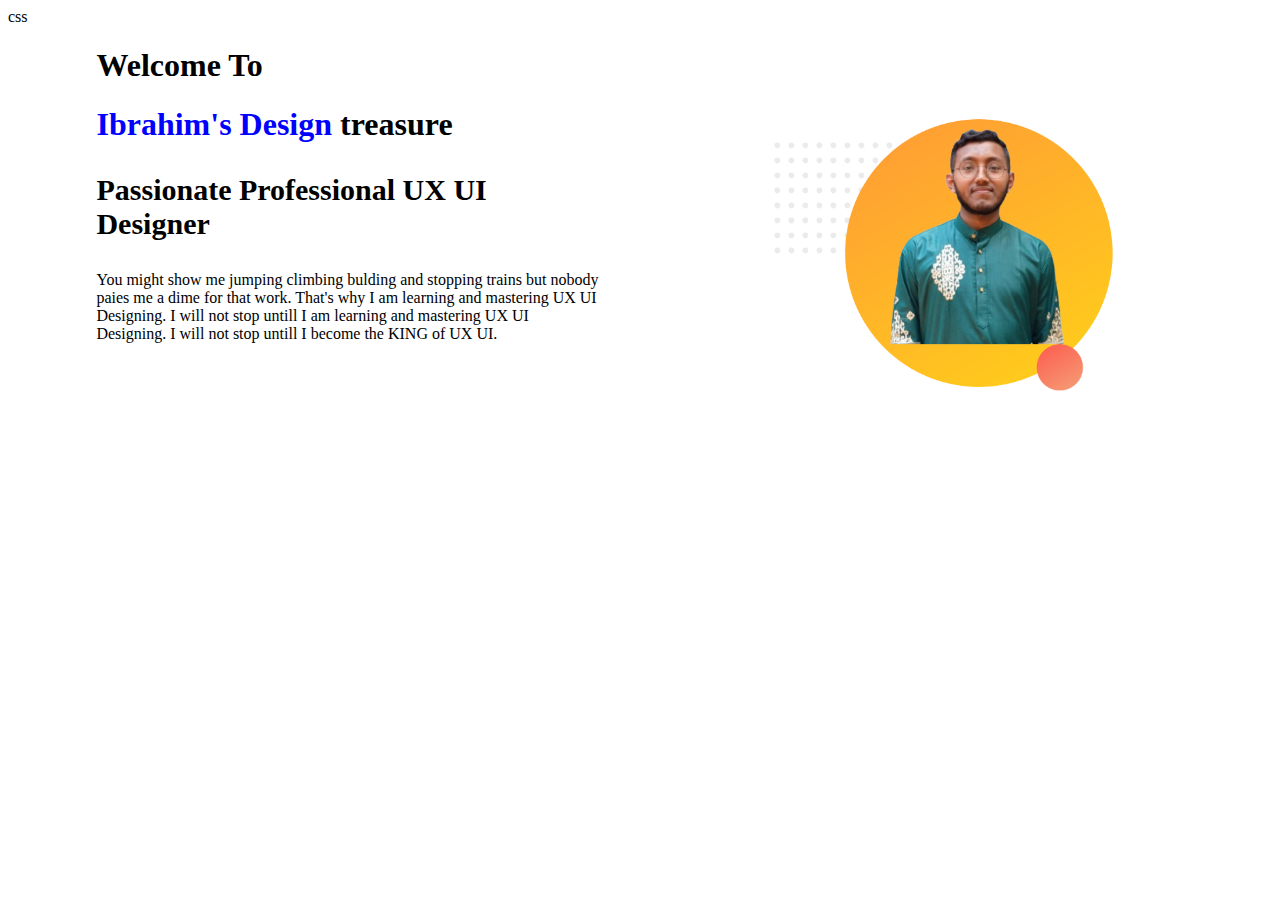
==== index.html @ db77d7c6 "added top part" ====
<!DOCTYPE html>
<html lang="en">
<head>
    <meta charset="UTF-8">
    <meta name="viewport" content="width=device-width, initial-scale=1.0">
    <title>Ibrahim UX UI Designer</title>
    <link rel="preconnect" href="https://fonts.googleapis.com">
<link rel="preconnect" href="https://fonts.gstatic.com" crossorigin>
<link href="https://fonts.googleapis.com/css2?family=Raleway:ital,wght@0,100..900;1,100..900&display=swap" rel="stylesheet">
    <link rel="stylesheet" href="style.css">css
</head>
<body>
    <section>
        <div class="half-width">
            <h1>Welcome To</h1>
            <h1><span class="name-highlight">Ibrahim's Design</span> treasure</h1>
            <h3>Passionate Professional UX UI Designer </h3>
            <p>You might show me jumping climbing bulding and stopping trains but nobody paies me a dime for that work. That's why I am learning and mastering UX UI Designing. I will not stop untill I am learning and mastering UX UI Designing. I will not stop untill I become the KING of UX UI.</p>
        </div>
        <div class="half-width">
            <img src="image 100.png" alt="">
        </div>
    </section>
</body>
</html>
---- style.css ----
body{}
.raleway-<uniquifier> {
    font-family: "Raleway", sans-serif;
    font-optical-sizing: auto;
    font-weight: <weight>;
    font-style: normal;
  }
}

h1{
    font-size: 40px; 
}
h3{
    font-size: 30px;
}
.name-highlight{
    color: blue;
}
.half-width{
    width: 40%;
    float: left;
    margin-left: 5%;
    padding-left: 2%;
}
.half-width img{
    width: 100%;
}
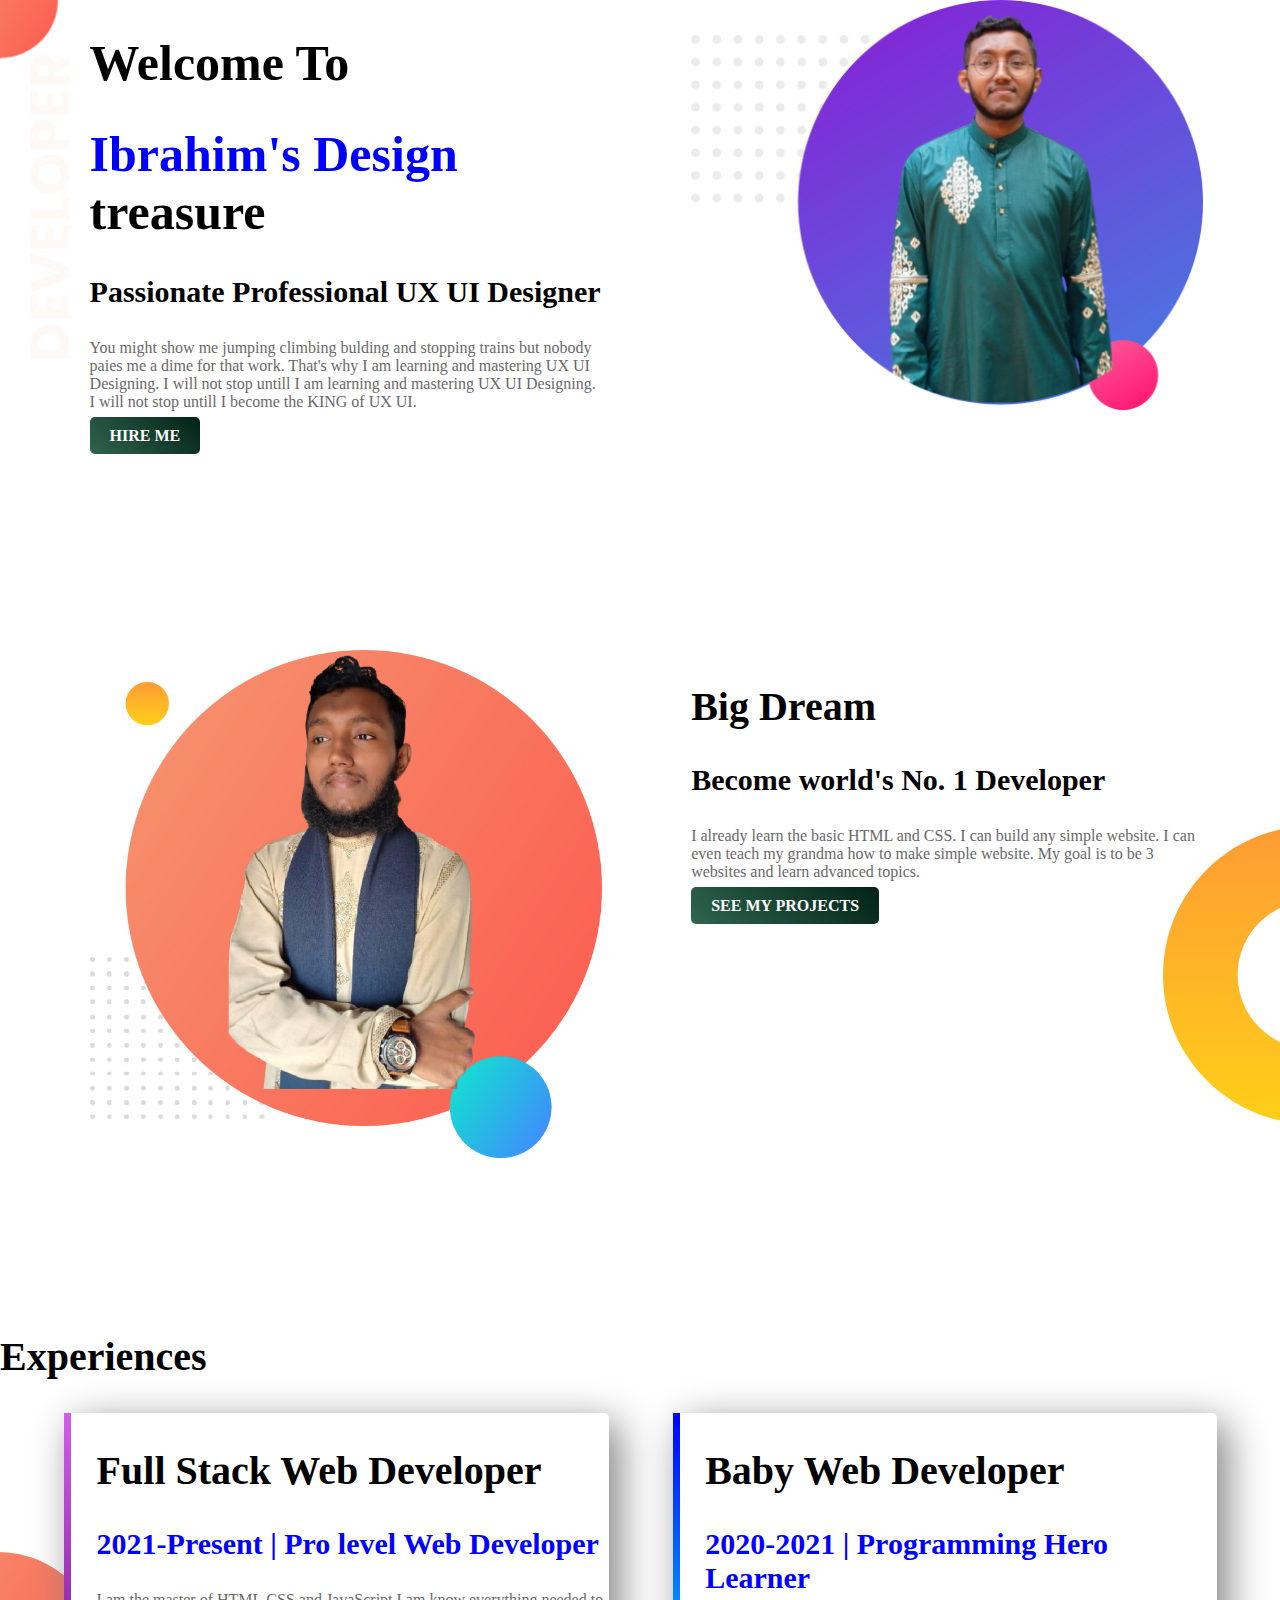
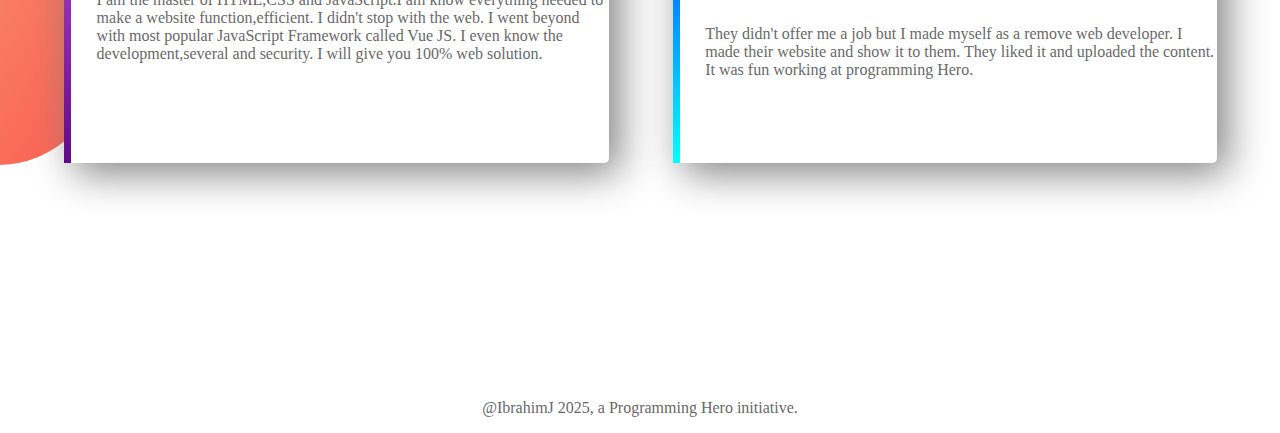
==== commit 09a68073: "Html name changed" ====
--- a/index.html
+++ b/index.html
@@ -4,22 +4,63 @@
     <meta charset="UTF-8">
     <meta name="viewport" content="width=device-width, initial-scale=1.0">
     <title>Ibrahim UX UI Designer</title>
+
     <link rel="preconnect" href="https://fonts.googleapis.com">
-<link rel="preconnect" href="https://fonts.gstatic.com" crossorigin>
-<link href="https://fonts.googleapis.com/css2?family=Raleway:ital,wght@0,100..900;1,100..900&display=swap" rel="stylesheet">
-    <link rel="stylesheet" href="style.css">css
+    <link rel="preconnect" href="https://fonts.gstatic.com" crossorigin>
+    <link href="https://fonts.googleapis.com/css2?family=Poppins:ital,wght@0,300;0,400;0,500;0,600;0,700;1,300;1,400;1,500;1,600;1,700&display=swap" rel="stylesheet">
+    
+<link rel="stylesheet" href="style.css">
 </head>
 <body>
-    <section>
+    <section class="top-banner">
         <div class="half-width">
-            <h1>Welcome To</h1>
-            <h1><span class="name-highlight">Ibrahim's Design</span> treasure</h1>
-            <h3>Passionate Professional UX UI Designer </h3>
-            <p>You might show me jumping climbing bulding and stopping trains but nobody paies me a dime for that work. That's why I am learning and mastering UX UI Designing. I will not stop untill I am learning and mastering UX UI Designing. I will not stop untill I become the KING of UX UI.</p>
+        <h1>Welcome To</h1>
+        <h1><span class="name-highlight">Ibrahim's Design</span> treasure</h1>
+        <h3>Passionate Professional UX UI Designer </h3>
+        <p>You might show me jumping climbing bulding and stopping trains but nobody paies me a dime for that work. That's why I am learning and mastering UX UI Designing. I will not stop untill I am learning and mastering UX UI Designing. I will not stop untill I become the KING of UX UI.</p>
+
+        <a class="link-button" target="_blank" href="https://www.linkedin.com/in/ibrahimj-56b92234b/">HIRE ME</a>
         </div>
+
         <div class="half-width">
-            <img src="image 100.png" alt="">
+            <img src="image 12.png" alt="">
         </div>
+
     </section>
+
+    <section class="dream-area">
+
+        <div class="half-width">
+            <img src="dream.png" alt="" >
+        </div>
+
+        <div class="half-width">
+            <h2>Big Dream</h2>
+            <h3>Become world's No. 1 Developer</h3>
+            <p>I already learn the basic HTML and CSS. I can build any simple website. I can even teach my grandma how to make simple website. My goal is to be 3 websites and learn advanced topics.</p>
+            <a class="link-button" target="_blank" href="https://github.com/Ibrahim-J1">SEE MY PROJECTS</a>
+        </div>
+
+    </section>
+
+    <section class="experience-area">
+        <h2>Experiences</h2>
+        <div id="Full-stack" class="half-width single-experience">
+            <h2>Full Stack Web Developer</h2>
+            <h3><span class="name-highlight">2021-Present | Pro level Web Developer</span></h3>
+            <p>I am the master of HTML,CSS and JavaScript.I am know everything needed to make a website function,efficient. I didn't stop with the web. I went beyond with most popular JavaScript Framework called Vue JS. I even know the development,several and security. I will give you 100% web solution.</p>
+        </div>
+
+        <div id="baby-dev" class="half-width single-experience">
+            <h2>Baby Web Developer</h2>
+            <h3><span class="name-highlight">2020-2021 | Programming Hero Learner</span></h3>
+            <p>They didn't offer me a job but I made myself as a remove web developer. I made their website and show it to them. They liked it and uploaded the content. It was fun working at programming Hero.</p>
+        </div>
+
+    </section>
+    <footer>
+        <p>@IbrahimJ 2025, a Programming Hero initiative.</p>
+    </footer>
 </body>
-</html>+</html>
+ --- a/style.css
+++ b/style.css
@@ -1,18 +1,83 @@
-body{}
-.raleway-<uniquifier> {
-    font-family: "Raleway", sans-serif;
-    font-optical-sizing: auto;
-    font-weight: <weight>;
-    font-style: normal;
-  }
+body{
+    margin: 0;
+    /* .poppins-light {
+        font-family: "Poppins", sans-serif;
+        font-weight: 300;
+        font-style: normal;
+      }
+      
+      .poppins-regular {
+        font-family: "Poppins", sans-serif;
+        font-weight: 400;
+        font-style: normal;
+      }
+      
+      .poppins-medium {
+        font-family: "Poppins", sans-serif;
+        font-weight: 500;
+        font-style: normal;
+      } */
+      
+      /* .poppins-semibold {
+        font-family: "Poppins", sans-serif;
+        font-weight: 600;
+        font-style: normal;
+      } */
+      
+      /* .poppins-bold {
+        font-family: "Poppins", sans-serif;
+        font-weight: 700;
+        font-style: normal;
+      }
+      
+      .poppins-light-italic {
+        font-family: "Poppins", sans-serif;
+        font-weight: 300;
+        font-style: italic;
+      }
+      
+      .poppins-regular-italic {
+        font-family: "Poppins", sans-serif;
+        font-weight: 400;
+        font-style: italic;
+      }
+      
+      .poppins-medium-italic {
+        font-family: "Poppins", sans-serif;
+        font-weight: 500;
+        font-style: italic;
+      }
+      
+      .poppins-semibold-italic {
+        font-family: "Poppins", sans-serif;
+        font-weight: 600;
+        font-style: italic;
+      }
+      
+      .poppins-bold-italic {
+        font-family: "Poppins", sans-serif;
+        font-weight: 700;
+        font-style: italic;
+      } */
+      
 }
 
 h1{
-    font-size: 40px; 
+    font-size: 50px; 
 }
+
+h2{
+  font-size: 40px; 
+}
+
 h3{
     font-size: 30px;
 }
+
+p{
+  color: dimgray;
+}
+
 .name-highlight{
     color: blue;
 }
@@ -24,4 +89,56 @@
 }
 .half-width img{
     width: 100%;
+}
+.top-banner{
+    background-image: url(image/top-banner.png);
+    background-repeat: no-repeat;
+}
+section{
+    height: 500px;
+    padding-bottom: 150px;
+}
+
+.link-button{
+  text-decoration: none;
+  background-image: linear-gradient(45deg, rgb(47, 101, 78), rgb(3, 34, 23)) ;
+  padding : 10px 20px;
+  border-radius: 5px;
+  color: white;
+  font-weight: bold;
+}
+
+.dream-area{
+  background-image: url("image/dream-bg.png");
+  background-repeat: no-repeat;
+  background-position: right;
+}
+
+.single-experience{
+  box-shadow: 10px 10px 40px gray;
+  border-radius: 5px;
+  height: 70%;
+  background-color: white;
+}
+
+.experience-area{
+  background-image: url("image/exp-bg.png");
+  background-repeat: no-repeat;
+  background-position: left;
+}
+
+#Full-stack{
+  border-left: 7px solid;
+  border-image: linear-gradient(180deg,rgb(210, 94, 231), rgb(98, 9, 133));
+  border-image-slice: 1;
+}
+
+#baby-dev{
+  border-left: 7px solid;
+  border-image: linear-gradient(180deg, blue, cyan);
+  border-image-slice: 1;
+}
+
+footer p{
+  text-align: center;
 }